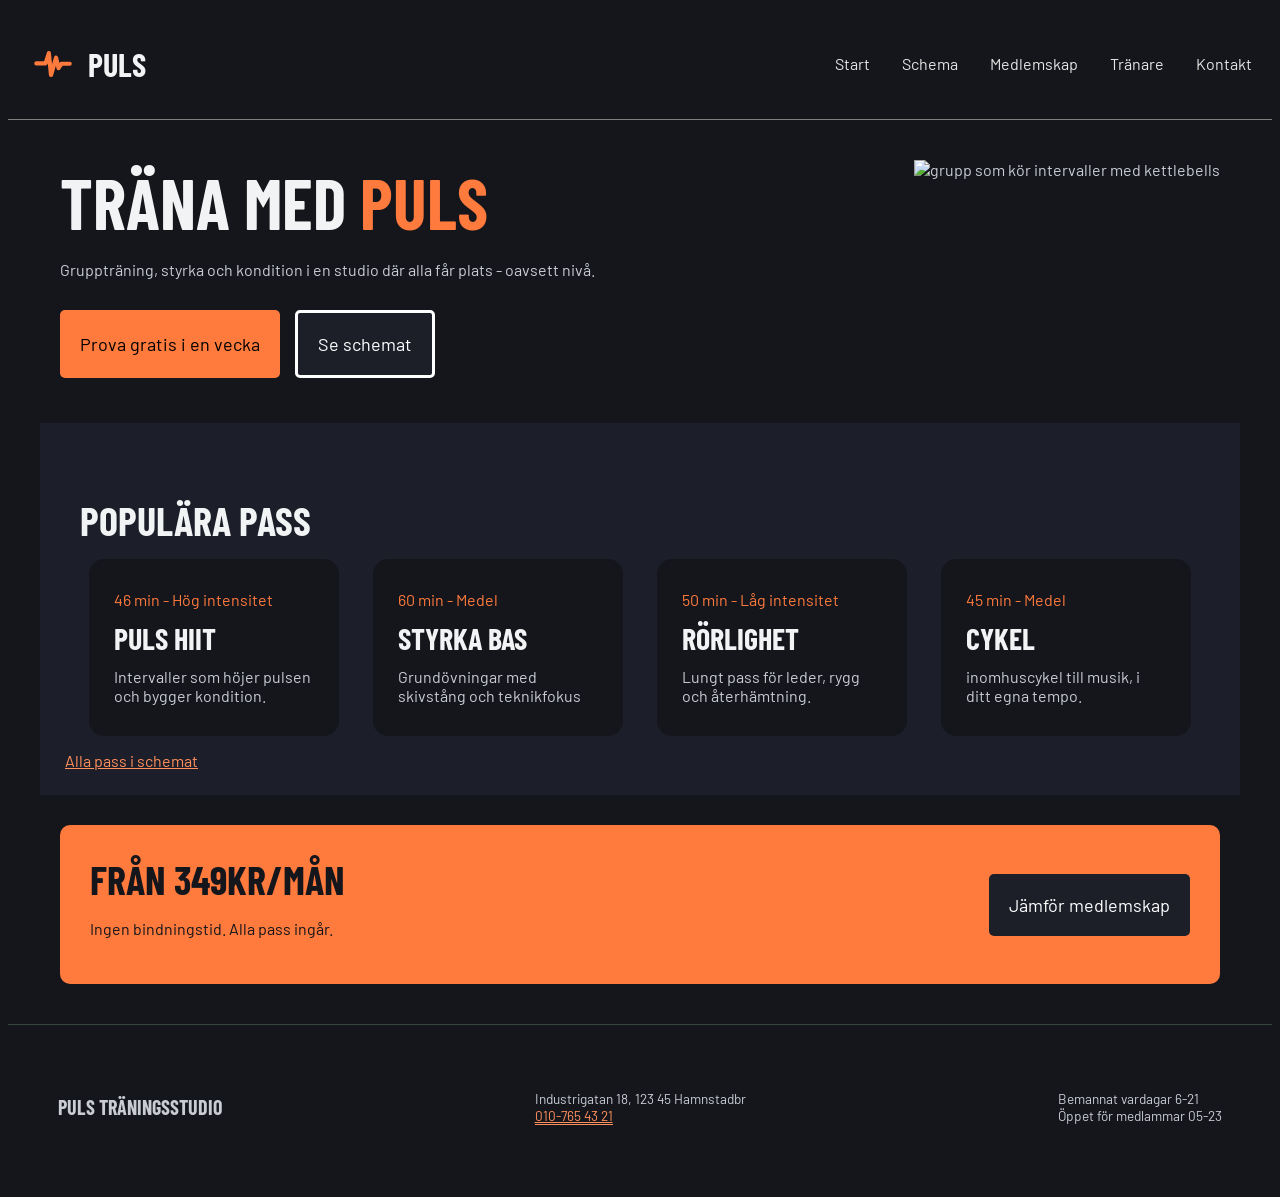
==== index.html @ 5802b6b2 "Skapade index-fil eftersom home inte hittas av github pages." ====
<!DOCTYPE html>
<html lang="sv">
<head>
    <meta charset="UTF-8">
    <meta name="viewport" content="width=device-width, initial-scale=1.0">
    <title>Document</title>
    <link rel="stylesheet" href="scss/main.css">
    <link rel="preconnect" href="https://fonts.googleapis.com">
    <link rel="preconnect" href="https://fonts.gstatic.com/" crossorigin>
    <link href="https://fonts.googleapis.com/css2?family=Barlow+Condensed:ital,wght@0,100;0,200;0,300;0,400;0,500;0,600;0,700;0,800;0,900;1,100;1,200;1,300;1,400;1,500;1,600;1,700;1,800;1,900&family=Barlow:ital,wght@0,100;0,200;0,300;0,400;0,500;0,600;0,700;0,800;0,900;1,100;1,200;1,300;1,400;1,500;1,600;1,700;1,800;1,900&display=swap" rel="stylesheet">
</head>
<body class="home">
    <header>
        <a href="#main" class="skip">Skip to main content</a>
        <a href="index.html" class="logo">
            <svg aria-hidden="true" fill="#FF7A3D" width="50px" height="50px" viewBox="-4.5 0 32 32" version="1.1" xmlns="http://www.w3.org/2000/svg" stroke="#FF7A3D"><g id="SVGRepo_bgCarrier" stroke-width="0"></g><g id="SVGRepo_tracerCarrier" stroke-linecap="round" stroke-linejoin="round"></g><g id="SVGRepo_iconCarrier"> <title>heartbeat</title> <path d="M10.24 23.84c-0.040 0-0.040 0-0.080 0-0.4-0.040-0.72-0.36-0.76-0.76l-1-9.96-0.88 2.72c-0.12 0.36-0.44 0.56-0.8 0.56h-5.88c-0.48 0-0.84-0.36-0.84-0.8s0.36-0.84 0.84-0.84h5.32l1.92-6c0.12-0.36 0.48-0.6 0.88-0.56s0.68 0.36 0.72 0.76l0.96 9.72 2.040-6.96c0.12-0.36 0.4-0.6 0.8-0.6 0.36 0 0.68 0.28 0.8 0.64l1.12 4.84 0.84-1.24c0.16-0.24 0.4-0.36 0.68-0.36h5.28c0.44 0 0.84 0.36 0.84 0.84 0 0.44-0.36 0.84-0.84 0.84h-4.84l-1.64 2.44c-0.2 0.28-0.52 0.4-0.84 0.36s-0.6-0.32-0.64-0.64l-0.84-3.6-2.36 8.080c-0.12 0.28-0.44 0.52-0.8 0.52z"></path> </g></svg>
            <span class="logo__text">puls</span>
        </a>
        <input type="checkbox" id="menu-toggle">
        <label for="menu-toggle" class="hamburger">☰</label>
        <nav aria-label="Huvudmeny">
            <ul>
                <li><a href="index.html">Start</a></li>
                <li><a href="schedule.html">Schema</a></li>
                <li><a href="medlemskap.html">Medlemskap</a></li>
                <li><a href="trainers.html">Tränare</a></li>
                <li><a href="contact.html">Kontakt</a></li>
            </ul>
    </header>
    <main id="main">
    <div class="container">
        <section class="firstinfo">
            <div>
                <div class="headline">
                    <h1>träna med <span class="orangeheadline">puls</span></h1>
                </div>
                <P>Gruppträning, styrka och kondition i en studio där alla får plats - oavsett nivå.</P>
                <div class="mainbuttons">
                    <button class="buttonfirst">Prova gratis i en vecka</button>
                    <button class="buttonsecond">Se schemat</button>
                </div>
            </div>
            <img src="https://www.strongfirst.com/wordpress/wp-content/uploads/2016/11/group-kettlebell-class.jpg" alt="grupp som kör intervaller med kettlebells">
        </section>
        <section class="popinfo">   
                <h2>populära pass</h2>
                <div class="allcards">
                    <div class="card">
                        <p class="orangetext">46 min - Hög intensitet</p>
                        <h3>puls hiit</h3>
                        <p>Intervaller som höjer pulsen och bygger kondition.</p>
                    </div>
                    <div class="card">
                        <p class="orangetext">60 min - Medel</p>
                        <h3>styrka bas</h3>
                        <p>Grundövningar med skivstång och teknikfokus</p>
                    </div>
                    <div class="card">
                        <p class="orangetext">50 min - Låg intensitet</p>
                        <h3>rörlighet</h3>
                        <p>Lungt pass för leder, rygg och återhämtning.</p>
                    </div>
                        <div class="card">
                        <p class="orangetext"> 45 min - Medel</p>
                        <h3>cykel</h3>
                        <p>inomhuscykel till musik, i ditt egna tempo.</p>
                    </div>
                </div>
                <a href="schedule.html">Alla pass i schemat</a>
        </section>
        <section class="priceoffer">
            <div class="offercard">
                <div>    
                    <h2>från 349kr/mån</h2>
                    <p>Ingen bindningstid. Alla pass ingår.</p>
                </div>
                <div class="offerbutton">
                    <button class="buttonsecond">Jämför medlemskap</button>
                </div>
            </div>
        </section>                           
    </div>
    </main>
    <footer>
        <p class="puls-träningsstudio-footer">puls träningsstudio</p>
        <p class="adress-footer">Industrigatan 18, 123 45 Hamnstadbr<br><a href="nummer" class="nummer">010-765 43 21</a></p>
        <p class="dagar-footer">Bemannat vardagar 6-21<br>Öppet för medlammar 05-23</p>
    </footer>
</body>
</html>
---- scss/main.css ----
@charset "UTF-8";
body {
  font-family: "Barlow", sans-serif;
  color: #C9CCD3;
  background-color: #14161B;
}

.lead {
  font-size: 1.125rem;
}

h1,
h2,
h3 {
  font-family: "Barlow Condensed", sans-serif;
  font-weight: 700;
  text-transform: uppercase;
  color: #F2F3F5;
}

h1 {
  font-size: 2.5rem;
}

h2 {
  font-size: 1.75rem;
}

h3 {
  font-size: 1.25rem;
}

a {
  color: #FF8F5C;
}

/*kanske ska ändras*/
.container {
  width: 100%;
  box-sizing: border-box;
  padding-left: 20px;
  padding-right: 20px;
  padding-top: 40px;
  padding-bottom: 40px;
}

@media (min-width: 768px) {
  h1 {
    font-size: 3.5rem;
  }
  h2 {
    font-size: 2.25rem;
  }
}
header {
  padding: 20px;
  display: flex;
  align-items: center;
  justify-content: space-between;
  border-bottom: 0.2px solid grey;
  background: #14161B;
  color: #F2F3F5;
}

nav ul {
  list-style-type: none;
  display: flex;
  gap: 2rem;
}
nav a {
  color: #e5e5e5;
  text-decoration: none;
  position: relative;
  padding: 10px 0;
  display: inline-block;
}
nav a::after {
  content: "";
  position: absolute;
  bottom: 0;
  left: 0;
  width: 100%;
  height: 3px;
  background-color: #ff7838;
  transform: scaleX(0);
  transition: transform 0.2s ease;
}
nav a:hover::after, nav a.active::after {
  transform: scaleX(1);
}
nav a:hover, nav a.active {
  color: #ff7838;
}

.logo {
  display: flex;
  align-items: center;
  gap: 10px;
  color: #F2F3F5;
  text-decoration: none;
}
.logo__text {
  font-family: "Barlow Condensed", sans-serif;
  font-size: 2rem;
  font-weight: 700;
  text-transform: uppercase;
}

#menu-toggle {
  position: absolute;
  opacity: 0;
  pointer-events: none;
}

#menu-toggle:focus-visible + .hamburger {
  outline: 3px solid #ff7838; /* Måste ändra färg så den är samma för alla */
}

.hamburger {
  display: none;
}

@media screen and (max-width: 580px) {
  header {
    padding: 15px;
    position: relative;
  }
  .hamburger {
    display: block;
    font-size: 28px;
    color: #F2F3F5;
    cursor: pointer;
  }
  header nav {
    display: none;
    position: absolute;
    top: 100%;
    left: 0;
    width: 100%;
    background: #14161B;
    z-index: 10;
  }
  #menu-toggle:checked ~ nav {
    display: block;
  }
  #menu-toggle:focus-visible + .hamburger {
    outline: 3px solid #0056b3;
  }
  header nav ul {
    flex-direction: column;
    gap: 15px;
    padding: 20px;
    margin: 0;
  }
}
.skip {
  position: absolute;
  left: -10000px;
  top: auto;
  width: 1px;
  height: 1px;
  overflow: hidden;
}

.skip:focus {
  position: static;
  width: auto;
  height: auto;
}

footer {
  display: flex;
  justify-content: space-between;
  font-size: 0.85rem;
  border-top: 0.2px solid #39443e;
  align-items: center;
  padding: 50px;
}

.puls-träningsstudio-footer {
  font-family: "Barlow Condensed", sans-serif;
  font-weight: 700;
  text-transform: uppercase;
  color: #F2F3F5;
  font-size: 20px;
}

.nummer {
  color: #FF8F5C;
  border-bottom: 1px solid #FF8F5C;
}

@media (max-width: 425px) {
  footer {
    display: flex;
    flex-direction: column;
    align-items: flex-start;
    gap: 16px;
    padding: 20px;
  }
  footer p {
    width: 100%;
    align-items: center;
  }
  .puls-träningsstudio-footer {
    font-size: 18px;
  }
}
.buttonfirst {
  background-color: #FF7A3D;
  color: black;
  border: none;
  font-family: "Barlow", sans-serif;
  padding: 20px;
  border-radius: 5px;
}

.buttonsecond {
  background-color: #1C1F28;
  border-radius: 2px;
  padding: 20px;
  font-family: "Barlow", sans-serif;
  border: white solid;
  color: white;
  padding-left: 20px;
  padding-right: 20px;
  border-radius: 5px;
}

.intensity {
  font-family: "Barlow Condensed", sans-serif;
}
.intensity--high {
  color: #FF7A3D;
}
.intensity--medium {
  color: #80B9FC;
}
.intensity--low {
  color: #4CD0AD;
}

.schedule-table {
  width: 100%;
  border-collapse: separate;
  border-spacing: 0;
}
.schedule-table thead {
  display: none;
}
.schedule-table tr {
  display: block;
  margin-bottom: 1.5rem;
}
.schedule-table th[scope=row] {
  display: block;
  text-align: left;
  font-family: "Barlow Condensed", sans-serif;
  font-size: 1.25rem;
  padding: 0.5rem 1rem;
}
.schedule-table td {
  display: flex;
  grid-template-columns: 8ch 1fr auto;
  gap: 0.5rem;
  padding: 0.25rem 1rem;
}
.schedule-table td::before {
  content: attr(data-cell);
  font-weight: 700;
}
@media (min-width: 768px) {
  .schedule-table thead {
    display: table-header-group;
  }
  .schedule-table tr {
    display: table-row;
    margin-bottom: 0;
  }
  .schedule-table th,
  .schedule-table td {
    display: table-cell;
    padding: 0.75rem 1rem;
    text-align: left;
    border-top: 0.2px solid grey;
  }
  .schedule-table th[scope=row] {
    font-size: 1rem;
    padding: 0.75rem 1rem;
  }
  .schedule-table td::before {
    content: none;
  }
}

.home h1, .home h2, .home h3 {
  color: #F2F3F5;
  text-transform: uppercase;
}
.home .headline {
  display: flex;
  flex-direction: column;
}
.home .headline h1 {
  font-size: 70px;
  margin-bottom: auto;
  margin-top: auto;
}
.home h2 {
  font-size: 40px;
}
.home .orangeheadline {
  color: #FF7A3D;
  text-transform: uppercase;
}
.home .container {
  max-width: 1200px;
  margin: 0 auto;
}
.home .buttonfirst {
  font-size: 18px;
}
.home .mainbuttons {
  display: flex;
  flex-direction: column;
}
.home .buttonsecond {
  margin: 15px 0 15px 0;
  font-size: 18px;
}
.home .card {
  border-radius: 15px;
  margin-bottom: 15px;
  padding: 15px 25px 15px 25px;
  background: #1c1f2a;
}
.home :focus-visible {
  outline: 3px solid #0056b3;
  outline-offset: 2px;
}
.home .card h3 {
  font-size: 30px;
  margin-top: -5px;
  margin-bottom: -5px;
}
.home .picure {
  height: 300px;
  width: auto;
  background: #2a2a32;
  display: flex;
  justify-content: center;
  align-items: center;
}
.home .popinfo {
  margin-bottom: 15px;
}
.home .popinfo h2 {
  font-size: 40px;
  padding: 15px;
  margin-bottom: auto;
}
.home .offercard {
  background: #FF7A3D;
  padding: 30px;
  border-radius: 10px;
}
.home .offercard h2 {
  color: #14161B;
  margin: auto;
}
.home .offercard p {
  color: #14161B;
}
.home .offerbutton .buttonsecond {
  border: none;
  margin: auto;
  width: 100%;
}
.home p {
  color: #C9CCD3;
}
.home .orangetext {
  color: #FF7A3D;
}
.home body {
  background: #14161B;
}
@media screen and (min-width: 426px) {
  .home .mainbuttons {
    display: flex;
    flex-direction: row;
  }
  .home .buttonfirst {
    margin: 15px 15px 15px 0;
  }
}
@media screen and (min-width: 580px) {
  .home .firstinfo {
    display: flex;
    flex-direction: row;
    justify-content: space-between;
  }
  .home .picure {
    width: 50%;
    height: 400px;
    display: flex;
  }
  .home .popinfo {
    background: #1c1f2a;
    padding: 25px;
    margin: 30px -20px 30px -20px;
  }
  .home .popinfo h2 {
    padding: none;
  }
  .home .offercard {
    display: flex;
    flex-direction: row;
    align-items: center;
    justify-content: space-between;
  }
  .home .allcards {
    display: flex;
    flex-wrap: wrap;
    justify-content: space-evenly;
  }
  .home .card {
    max-width: 200px;
    background-color: #14161B;
  }
}
@media screen and (min-width: 780px) {
  .home .allcards {
    display: flex;
    gap: 10px;
  }
  .home .card {
    flex: 1 1 0;
    min-width: 0;
  }
}

.legend {
  list-style: none;
  padding: 0;
  display: flex;
  gap: 1rem;
}

.legend .intensity {
  display: inline-block;
  min-width: 1.5rem;
  padding: 0.1rem 0.1rem;
  border: 2px solid currentColor;
  text-align: center;
  border-radius: 4px;
}

.schedule-table {
  margin-top: 20px;
  border: 0.2px solid grey;
  border-radius: 0 0 4px 4px;
}

.schedule-table thead th {
  background-color: #1c1f2a;
}

.schedule-table caption {
  text-align: left;
  border: 0.2px solid grey;
  border-bottom: none;
  padding: 0.75rem 1rem;
  background-color: #1c1f2a;
  font-family: "Barlow Condensed", sans-serif;
  font-weight: 700;
  font-size: 1.25rem;
  text-transform: uppercase;
  border: 0.2px solid grey;
  border-bottom: none;
  border-radius: 4px 4px 0 0;
}

.membership .cards {
  display: flex;
  justify-content: space-evenly;
  gap: 1rem;
  margin-top: 1rem;
}
.membership .cards .card {
  background-color: #1C1F28;
  padding: 1.2rem;
  border-radius: 10px;
  width: 100%;
}
.membership .card:nth-child(2) {
  border: 2px solid #FF7A3D;
}
.membership :focus-visible {
  outline: 3px solid #0056b3;
  outline-offset: 2px;
}
.membership .buttonfirst {
  width: 100%;
  padding: 15px;
}
.membership .buttonsecond {
  width: 100%;
  padding: 15px;
}
.membership table {
  width: 100%;
  border-collapse: collapse;
  margin-top: 20px;
  box-sizing: border-box;
  border: 1px solid #292b32;
}
.membership td, .membership th {
  padding: 12px 14px;
  text-align: left;
  border-bottom: 1px solid #292b32;
}
.membership th {
  background-color: #1e2028;
  font-weight: bold;
}
.membership tr:last-child td {
  border-bottom: none;
}
.membership .faq-item {
  background-color: #1C1F28;
  padding: 1rem;
  border-radius: 10px;
  margin: 10px;
  font-size: 1.2rem;
  font-weight: bold;
}
.membership .description {
  padding-bottom: 30px;
  padding-top: 10px;
}
.membership .price {
  font-size: 3.5rem;
  font-weight: bold;
  margin: 0px;
}
.membership .price-per-mon {
  font-size: 0.9rem;
  font-weight: normal;
}
.membership .mobil-only {
  display: none;
}
.membership .pricing-card.popular {
  padding: 0.2rem;
  background-color: #FF7A3D;
  color: black;
  border-radius: 5px;
  padding-right: 0.7rem;
  padding-left: 0.7rem;
  display: inline-block;
  width: 75px;
}

@media screen and (max-width: 768px) {
  .membership .container {
    width: 100%;
    max-width: 100%;
    display: block;
    padding: 20px;
    box-sizing: border-box;
  }
  .membership .mobil-only {
    display: inline;
  }
  .membership .cards {
    width: 100%;
    display: flex;
    flex-direction: column;
    gap: 10px;
    margin-top: 5px;
    box-sizing: border-box;
    min-width: 0;
  }
  .membership .cards .card {
    width: 100%;
    max-width: 100%;
    min-width: 0;
    margin: 0;
    padding: 1rem;
    box-sizing: border-box;
  }
  .membership table {
    width: 100%;
    table-layout: fixed;
    border-collapse: collapse;
  }
  .membership td:first-child {
    overflow-wrap: normal;
    word-break: normal;
  }
  .membership td.unlimited {
    white-space: nowrap;
  }
}
.team-card {
  display: flex;
  flex-direction: column;
  min-width: 0;
  overflow: hidden;
  border-radius: 6px;
  background: #1c1f28;
}

.team-grid {
  display: grid;
  grid-template-columns: repeat(4, minmax(0, 1fr));
  gap: 22px;
  width: 100%;
  align-items: stretch;
}

.portrait {
  height: 280px;
  overflow: hidden;
}
.portrait img {
  width: 100%;
  height: 100%;
  display: block;
  -o-object-fit: cover;
     object-fit: cover;
  -o-object-position: center 20%;
     object-position: center 20%;
}

:focus-visible {
  outline: 3px solid #0056b3;
  outline-offset: 2px;
}

.train-div {
  display: flex;
  align-items: center;
  justify-content: space-between;
  gap: 24px;
  background-color: #1c1f28;
  padding-left: 30px;
  padding-right: 30px;
  margin-top: 35px;
  border-radius: 6px;
}

.tag {
  border: solid grey;
  border-radius: 20px;
  border-width: 0.1px;
  padding: 5px;
}

.card-content {
  display: flex;
  flex-direction: column;
  align-items: flex-start;
  flex: 1;
  padding: 24px 22px 20px;
  min-width: 0;
}

.role {
  color: #FF8F5C;
}

@media screen and (max-width: 768px) {
  .team-grid {
    grid-template-columns: 1fr;
    gap: 18px;
  }
  .portrait {
    height: 240px;
  }
  .card-content {
    padding: 20px;
  }
  .card-content h2 {
    font-size: 23px;
  }
  .train-text p {
    position: absolute;
    margin-top: -1.6rem;
  }
}
iframe {
  border-radius: 4px;
}

.contactinfo p,
.contactinfo div {
  margin-bottom: 0.5rem;
}

.bemannade-tider {
  margin-top: 2rem;
  width: 100%;
}

th {
  text-align: left;
  padding-bottom: 8px;
  font-size: 1.25rem;
  text-transform: uppercase;
  color: #F2F3F5;
  font-weight: 700;
}

.table-row {
  display: flex;
  justify-content: space-between;
  border-top: 0.2px solid grey;
  padding: 0.5rem 0;
}

.card {
  display: flex;
  flex-direction: column;
}

.persinfo {
  display: flex;
  flex-direction: column;
}

@media (min-width: 768px) {
  .contact-page .container {
    display: flex;
    gap: 2rem;
    align-items: flex-start;
  }
  .persinfo input[type=submit] {
    width: auto;
  }
  .contact {
    flex: 1;
  }
  .yourinfo {
    flex: 1;
    background-color: #1c1f2a;
    padding: 1.5rem;
    border-radius: 4px;
  }
}
input, textarea {
  border: 0.02rem solid gray;
  border-radius: 4px;
}

.card h2 {
  margin: 0.5rem;
  font-size: 500;
}

.persinfo input,
.persinfo textarea {
  padding: 0.5rem;
  width: 100%;
  box-sizing: border-box;
  margin-bottom: 0.75rem;
}

.radio {
  color: #FF7A3D;
}

.persinfo textarea {
  height: 150px;
  resize: vertical;
}

.persinfo input[type=submit] {
  width: auto;
  padding: 0.5rem 1.5rem;
  margin-top: 0.25rem;
}/*# sourceMappingURL=main.css.map */
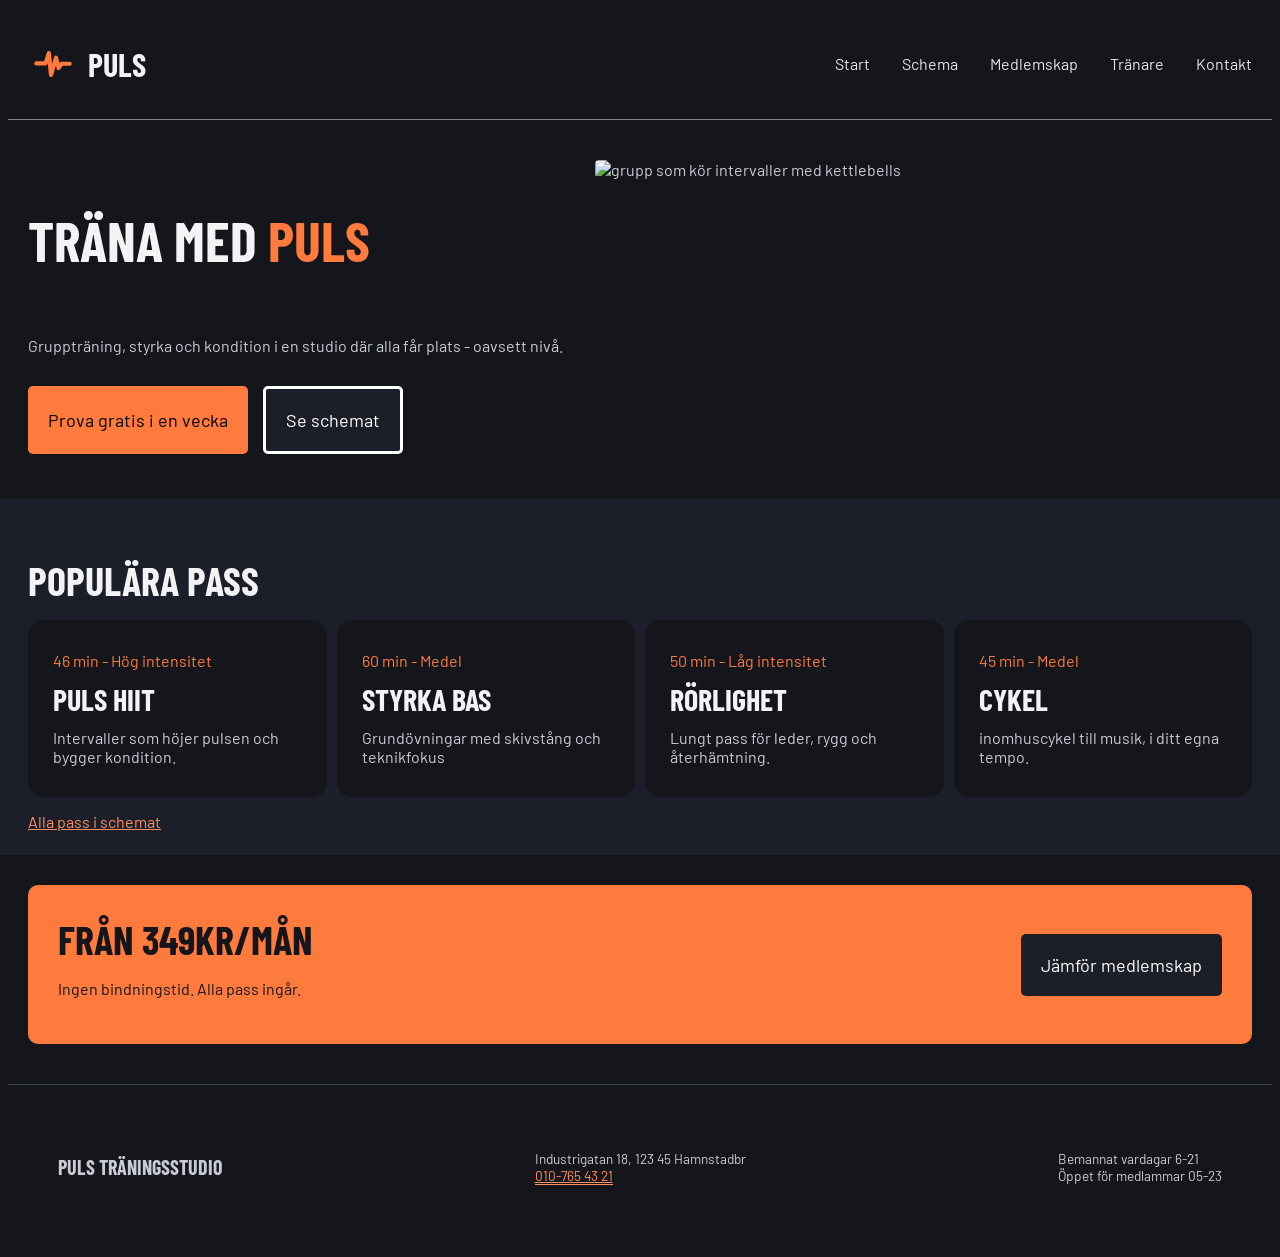
==== commit 0935ee29: "la till description i startsidan" ====
--- a/index.html
+++ b/index.html
@@ -3,7 +3,8 @@
 <head>
     <meta charset="UTF-8">
     <meta name="viewport" content="width=device-width, initial-scale=1.0">
-    <title>Document</title>
+    <title>Puls Startsida</title>
+    <meta name="description" content="Upptäck vår träningsplattform och hitta rätt träningsmedlemskap och tränare för dina mål. Kom igång med träningen och utvecklas i din egen takt.">
     <link rel="stylesheet" href="scss/main.css">
     <link rel="preconnect" href="https://fonts.googleapis.com">
     <link rel="preconnect" href="https://fonts.gstatic.com/" crossorigin>
--- a/scss/main.css
+++ b/scss/main.css
@@ -301,21 +301,12 @@
   display: flex;
   flex-direction: column;
 }
-.home .headline h1 {
-  font-size: 70px;
-  margin-bottom: auto;
-  margin-top: auto;
-}
 .home h2 {
   font-size: 40px;
 }
 .home .orangeheadline {
   color: #FF7A3D;
   text-transform: uppercase;
-}
-.home .container {
-  max-width: 1200px;
-  margin: 0 auto;
 }
 .home .buttonfirst {
   font-size: 18px;
@@ -343,7 +334,7 @@
   margin-top: -5px;
   margin-bottom: -5px;
 }
-.home .picure {
+.home .picture {
   height: 300px;
   width: auto;
   background: #2a2a32;
@@ -356,8 +347,7 @@
 }
 .home .popinfo h2 {
   font-size: 40px;
-  padding: 15px;
-  margin-bottom: auto;
+  margin-bottom: 1rem;
 }
 .home .offercard {
   background: #FF7A3D;
@@ -398,20 +388,17 @@
   .home .firstinfo {
     display: flex;
     flex-direction: row;
-    justify-content: space-between;
-  }
-  .home .picure {
+    gap: 2rem;
+  }
+  .home .picture {
     width: 50%;
     height: 400px;
     display: flex;
   }
   .home .popinfo {
     background: #1c1f2a;
-    padding: 25px;
-    margin: 30px -20px 30px -20px;
-  }
-  .home .popinfo h2 {
-    padding: none;
+    margin: 30px -30px;
+    padding: 1.5rem 30px;
   }
   .home .offercard {
     display: flex;
@@ -437,7 +424,14 @@
   .home .card {
     flex: 1 1 0;
     min-width: 0;
-  }
+    max-width: none;
+  }
+}
+
+img {
+  max-width: 100%;
+  height: 300px;
+  border-radius: 4px;
 }
 
 .legend {
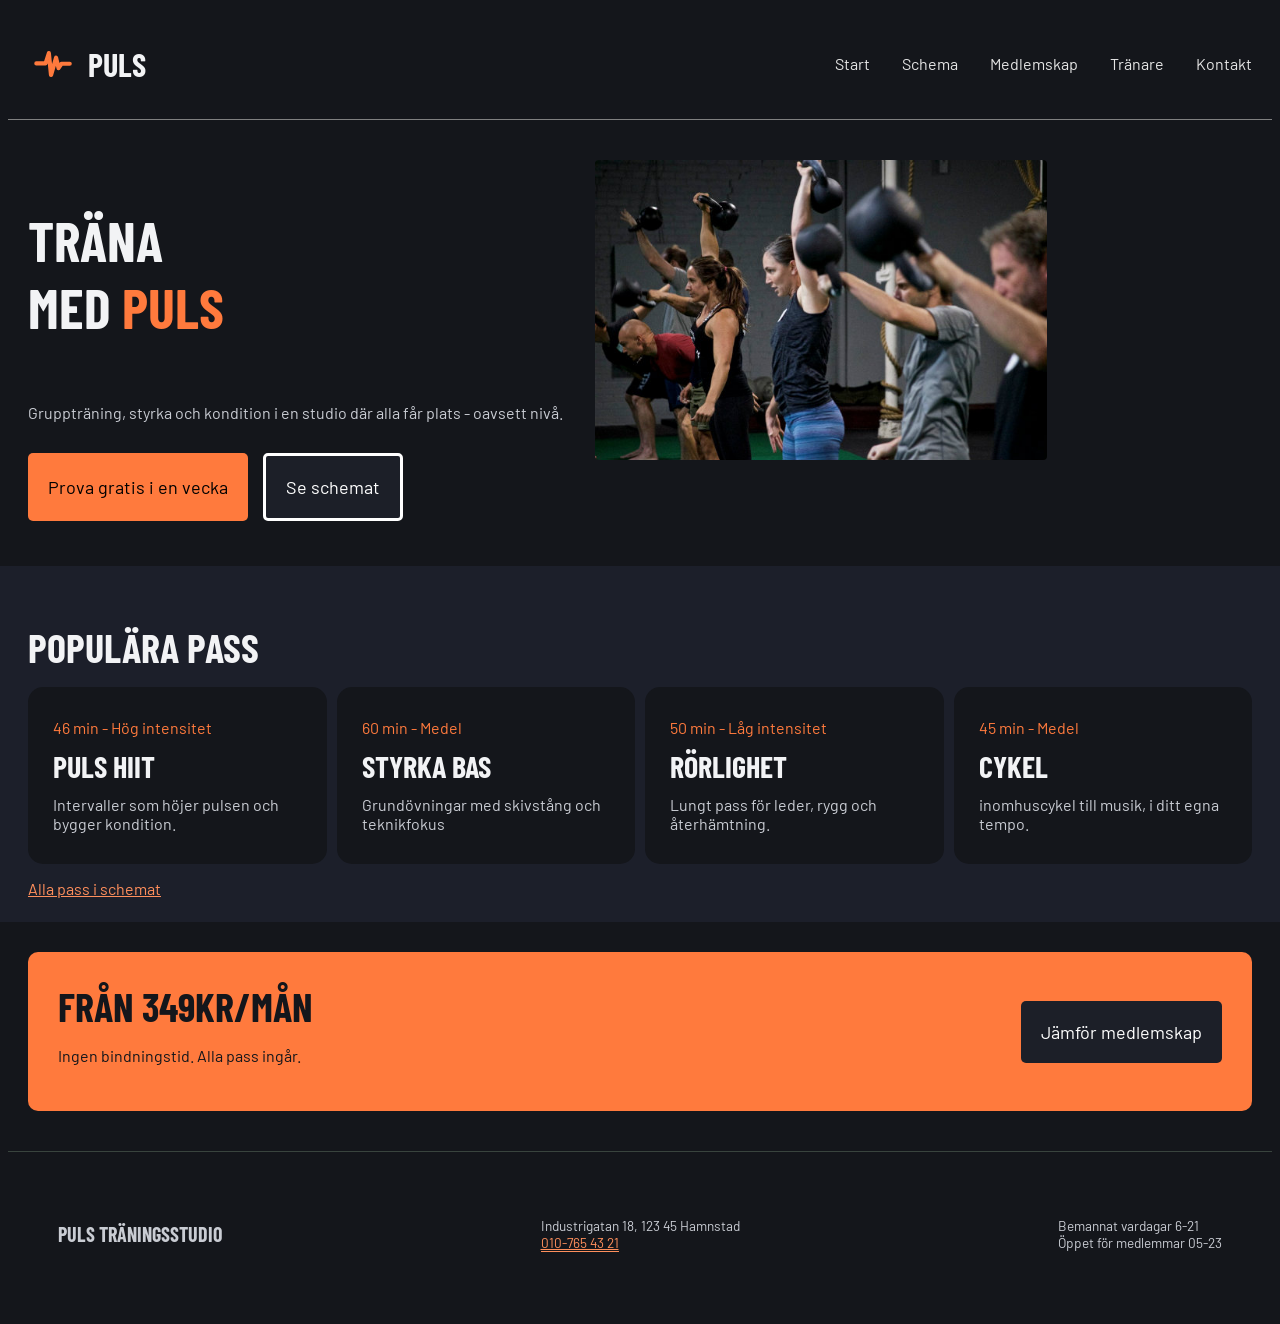
==== commit 3f3341b9: "Lokala bilder, meta descriptions, aria-label och rättad layout" ====
--- a/index.html
+++ b/index.html
@@ -3,8 +3,8 @@
 <head>
     <meta charset="UTF-8">
     <meta name="viewport" content="width=device-width, initial-scale=1.0">
-    <title>Puls Startsida</title>
-    <meta name="description" content="Upptäck vår träningsplattform och hitta rätt träningsmedlemskap och tränare för dina mål. Kom igång med träningen och utvecklas i din egen takt.">
+    <title>Puls Start</title>
+    <meta name="description" content="Puls Träningsstudio – gruppträning, styrka och kondition i Hamnstad. Prova gratis i en vecka.">
     <link rel="stylesheet" href="scss/main.css">
     <link rel="preconnect" href="https://fonts.googleapis.com">
     <link rel="preconnect" href="https://fonts.gstatic.com/" crossorigin>
@@ -17,7 +17,7 @@
             <svg aria-hidden="true" fill="#FF7A3D" width="50px" height="50px" viewBox="-4.5 0 32 32" version="1.1" xmlns="http://www.w3.org/2000/svg" stroke="#FF7A3D"><g id="SVGRepo_bgCarrier" stroke-width="0"></g><g id="SVGRepo_tracerCarrier" stroke-linecap="round" stroke-linejoin="round"></g><g id="SVGRepo_iconCarrier"> <title>heartbeat</title> <path d="M10.24 23.84c-0.040 0-0.040 0-0.080 0-0.4-0.040-0.72-0.36-0.76-0.76l-1-9.96-0.88 2.72c-0.12 0.36-0.44 0.56-0.8 0.56h-5.88c-0.48 0-0.84-0.36-0.84-0.8s0.36-0.84 0.84-0.84h5.32l1.92-6c0.12-0.36 0.48-0.6 0.88-0.56s0.68 0.36 0.72 0.76l0.96 9.72 2.040-6.96c0.12-0.36 0.4-0.6 0.8-0.6 0.36 0 0.68 0.28 0.8 0.64l1.12 4.84 0.84-1.24c0.16-0.24 0.4-0.36 0.68-0.36h5.28c0.44 0 0.84 0.36 0.84 0.84 0 0.44-0.36 0.84-0.84 0.84h-4.84l-1.64 2.44c-0.2 0.28-0.52 0.4-0.84 0.36s-0.6-0.32-0.64-0.64l-0.84-3.6-2.36 8.080c-0.12 0.28-0.44 0.52-0.8 0.52z"></path> </g></svg>
             <span class="logo__text">puls</span>
         </a>
-        <input type="checkbox" id="menu-toggle">
+        <input type="checkbox" id="menu-toggle" aria-label="Öppna meny">
         <label for="menu-toggle" class="hamburger">☰</label>
         <nav aria-label="Huvudmeny">
             <ul>
@@ -27,13 +27,14 @@
                 <li><a href="trainers.html">Tränare</a></li>
                 <li><a href="contact.html">Kontakt</a></li>
             </ul>
+        </nav>
     </header>
     <main id="main">
     <div class="container">
         <section class="firstinfo">
             <div>
                 <div class="headline">
-                    <h1>träna med <span class="orangeheadline">puls</span></h1>
+                    <h1>träna<br> med <span class="orangeheadline">puls</span></h1>
                 </div>
                 <P>Gruppträning, styrka och kondition i en studio där alla får plats - oavsett nivå.</P>
                 <div class="mainbuttons">
@@ -41,7 +42,7 @@
                     <button class="buttonsecond">Se schemat</button>
                 </div>
             </div>
-            <img src="https://www.strongfirst.com/wordpress/wp-content/uploads/2016/11/group-kettlebell-class.jpg" alt="grupp som kör intervaller med kettlebells">
+            <img src="images/group-kettlebell.jpg" alt="Grupp som kör intervaller med kettlebells">
         </section>
         <section class="popinfo">   
                 <h2>populära pass</h2>
@@ -84,8 +85,8 @@
     </main>
     <footer>
         <p class="puls-träningsstudio-footer">puls träningsstudio</p>
-        <p class="adress-footer">Industrigatan 18, 123 45 Hamnstadbr<br><a href="nummer" class="nummer">010-765 43 21</a></p>
-        <p class="dagar-footer">Bemannat vardagar 6-21<br>Öppet för medlammar 05-23</p>
+        <p class="adress-footer">Industrigatan 18, 123 45 Hamnstad<br><a href="tel:tel:0107654321" class="nummer">010-765 43 21</a></p>
+        <p class="dagar-footer">Bemannat vardagar 6-21<br>Öppet för medlemmar 05-23</p>
     </footer>
 </body>
 </html>
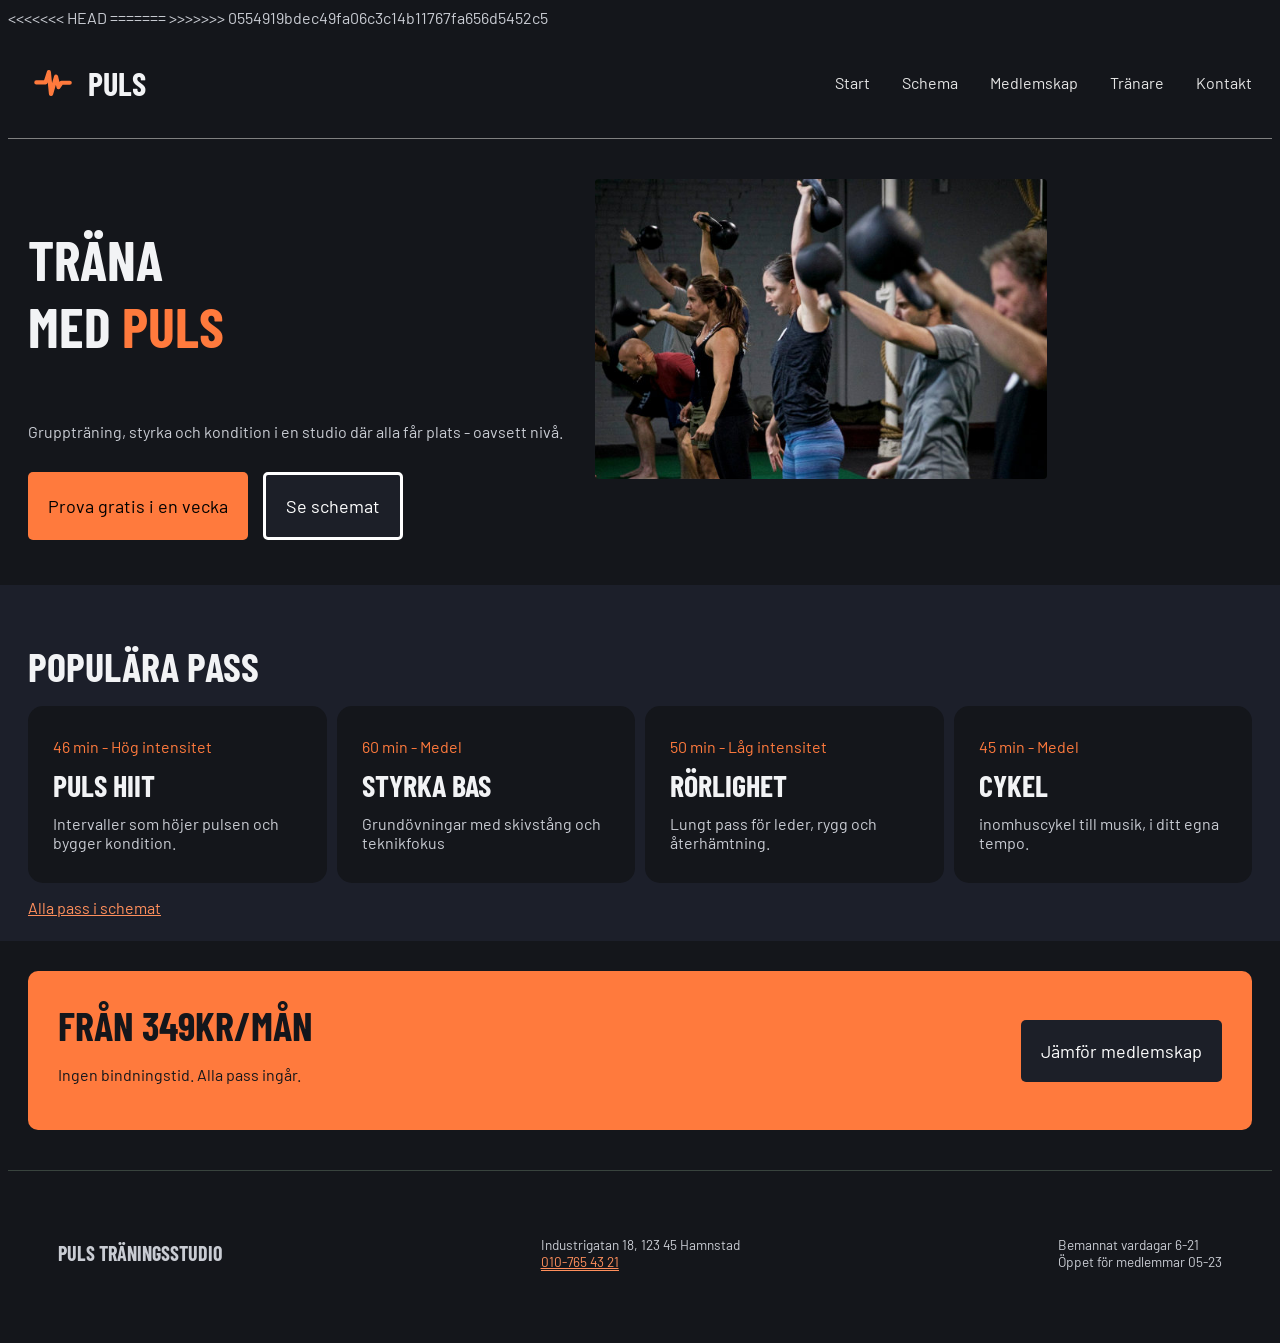
==== commit 25319b87: "Merge branch 'main' of https://github.com/OscarHenter/Examinerande-projektarbete into Medlemskap" ====
--- a/index.html
+++ b/index.html
@@ -3,8 +3,13 @@
 <head>
     <meta charset="UTF-8">
     <meta name="viewport" content="width=device-width, initial-scale=1.0">
+<<<<<<< HEAD
+    <title>Puls Startsida</title>
+    <meta name="description" content="Upptäck vår träningsplattform och hitta rätt träningsmedlemskap och tränare för dina mål. Kom igång med träningen och utvecklas i din egen takt.">
+=======
     <title>Puls Start</title>
     <meta name="description" content="Puls Träningsstudio – gruppträning, styrka och kondition i Hamnstad. Prova gratis i en vecka.">
+>>>>>>> 0554919bdec49fa06c3c14b11767fa656d5452c5
     <link rel="stylesheet" href="scss/main.css">
     <link rel="preconnect" href="https://fonts.googleapis.com">
     <link rel="preconnect" href="https://fonts.gstatic.com/" crossorigin>
